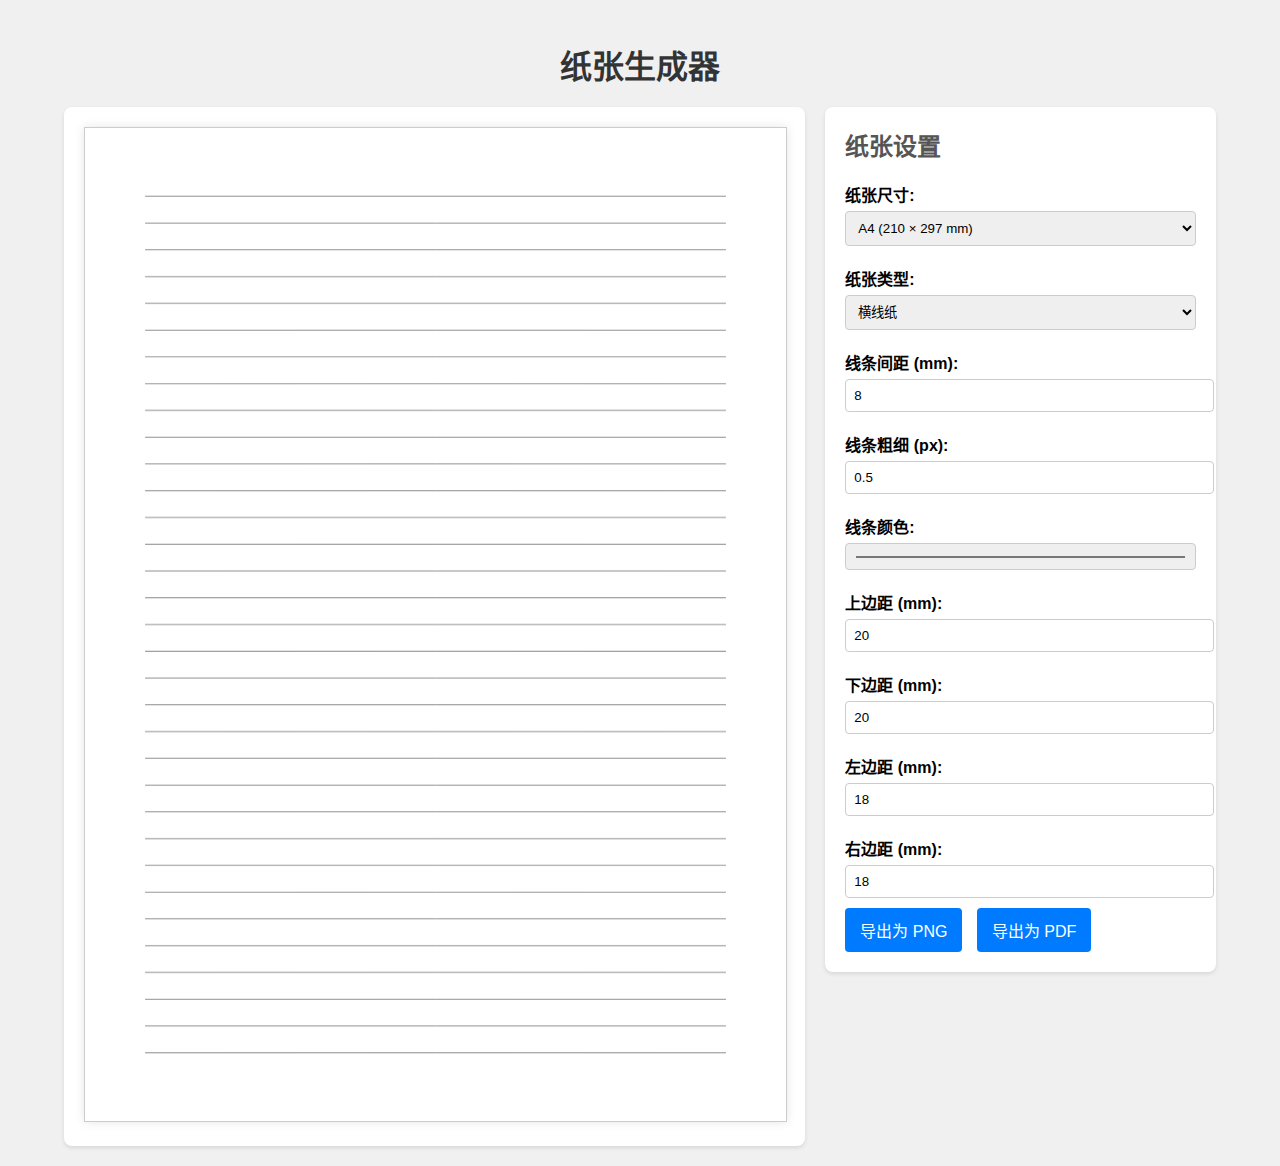
==== public/index.html @ 8542f5e0 "Release version 2.0.0" ====
<!DOCTYPE html>
<html lang="zh-cn">
<head>
    <meta charset="UTF-8">
    <meta name="viewport" content="width=device-width, initial-scale=1.0">
    <title>纸张生成器</title>
    <link rel="stylesheet" href="../src/styles/styles.css">
    <script src="../src/scripts/jspdf.umd.min.js"></script>
</head>
<body>
    <div id="app">
        <h1>纸张生成器</h1>
        <div class="container">
            <div class="paper-preview">
                <canvas id="paper-canvas"></canvas>
            </div>
            <div class="settings-panel">
                <h2>纸张设置</h2>
                <label for="paper-size">纸张尺寸:</label>
                <select id="paper-size">
                    <option value="A4">A4 (210 × 297 mm)</option>
                    <option value="A5">A5 (148 × 210 mm)</option>
                    <option value="Letter">Letter (216 × 279 mm)</option>
                </select>

                <label for="paper-type">纸张类型:</label>
                <select id="paper-type">
                    <option value="lined">横线纸</option>
                    <option value="grid">方格纸</option>
                    <option value="dot">点阵纸</option>
                    <option value="mi">米字格</option>
                </select>

                <label for="line-spacing">线条间距 (mm):</label>
                <input type="number" id="line-spacing" value="8" min="1">

                <label for="line-thickness">线条粗细 (px):</label>
                <input type="number" id="line-thickness" value="0.5" min="0.1" step="0.1">

                <label for="line-color">线条颜色:</label>
                <input type="color" id="line-color" value="#000000">

                <label for="margin-top">上边距 (mm):</label>
                <input type="number" id="margin-top" value="20" min="0">

                <label for="margin-bottom">下边距 (mm):</label>
                <input type="number" id="margin-bottom" value="20" min="0">

                <label for="margin-left">左边距 (mm):</label>
                <input type="number" id="margin-left" value="18" min="0">

                <label for="margin-right">右边距 (mm):</label>
                <input type="number" id="margin-right" value="18" min="0">

                <button id="export-png">导出为 PNG</button>
                <button id="export-pdf">导出为 PDF</button>
            </div>
        </div>
    </div>
    <script src="../src/scripts/app.js"></script>
</body>
</html>
---- src/styles/styles.css ----
body {
    font-family: Arial, sans-serif;
    margin: 0;
    padding: 0;
    background-color: #f0f0f0; /* 灰白色背景 */
    display: flex;
    flex-direction: column;
    align-items: center;
}

#app {
    width: 90%;
    max-width: 1200px;
    margin: 20px auto;
}

h1 {
    text-align: center;
    color: #333;
    margin-bottom: 20px;
}

.container {
    display: flex;
    justify-content: space-between;
    align-items: flex-start;
    gap: 20px;
}

.paper-preview {
    flex: 2;
    background-color: #fff; /* 纸张白色背景 */
    padding: 20px;
    border-radius: 8px;
    box-shadow: 0 2px 4px rgba(0, 0, 0, 0.1);
    text-align: center;
    position: relative;
}

canvas#paper-canvas {
    border: 1px solid #ccc;
    width: 100%;
    max-width: 800px;
    height: auto;
    background-color: #fff; /* 纸张白色 */
    box-shadow: 0 0 10px rgba(0, 0, 0, 0.1); /* 模拟纸张阴影 */
}

.settings-panel {
    flex: 1;
    background: #fff;
    padding: 20px;
    border-radius: 8px;
    box-shadow: 0 2px 4px rgba(0, 0, 0, 0.1);
}

.settings-panel h2 {
    margin-top: 0;
    color: #555;
}

.settings-panel label {
    display: block;
    margin: 10px 0 5px;
    font-weight: bold;
}

.settings-panel select,
.settings-panel input {
    width: 100%;
    padding: 8px;
    margin-bottom: 10px;
    border: 1px solid #ccc;
    border-radius: 4px;
}

button {
    background-color: #007bff;
    color: #fff;
    border: none;
    padding: 10px 15px;
    border-radius: 4px;
    cursor: pointer;
    font-size: 16px;
    margin-right: 10px;
}

button:hover {
    background-color: #0056b3;
}
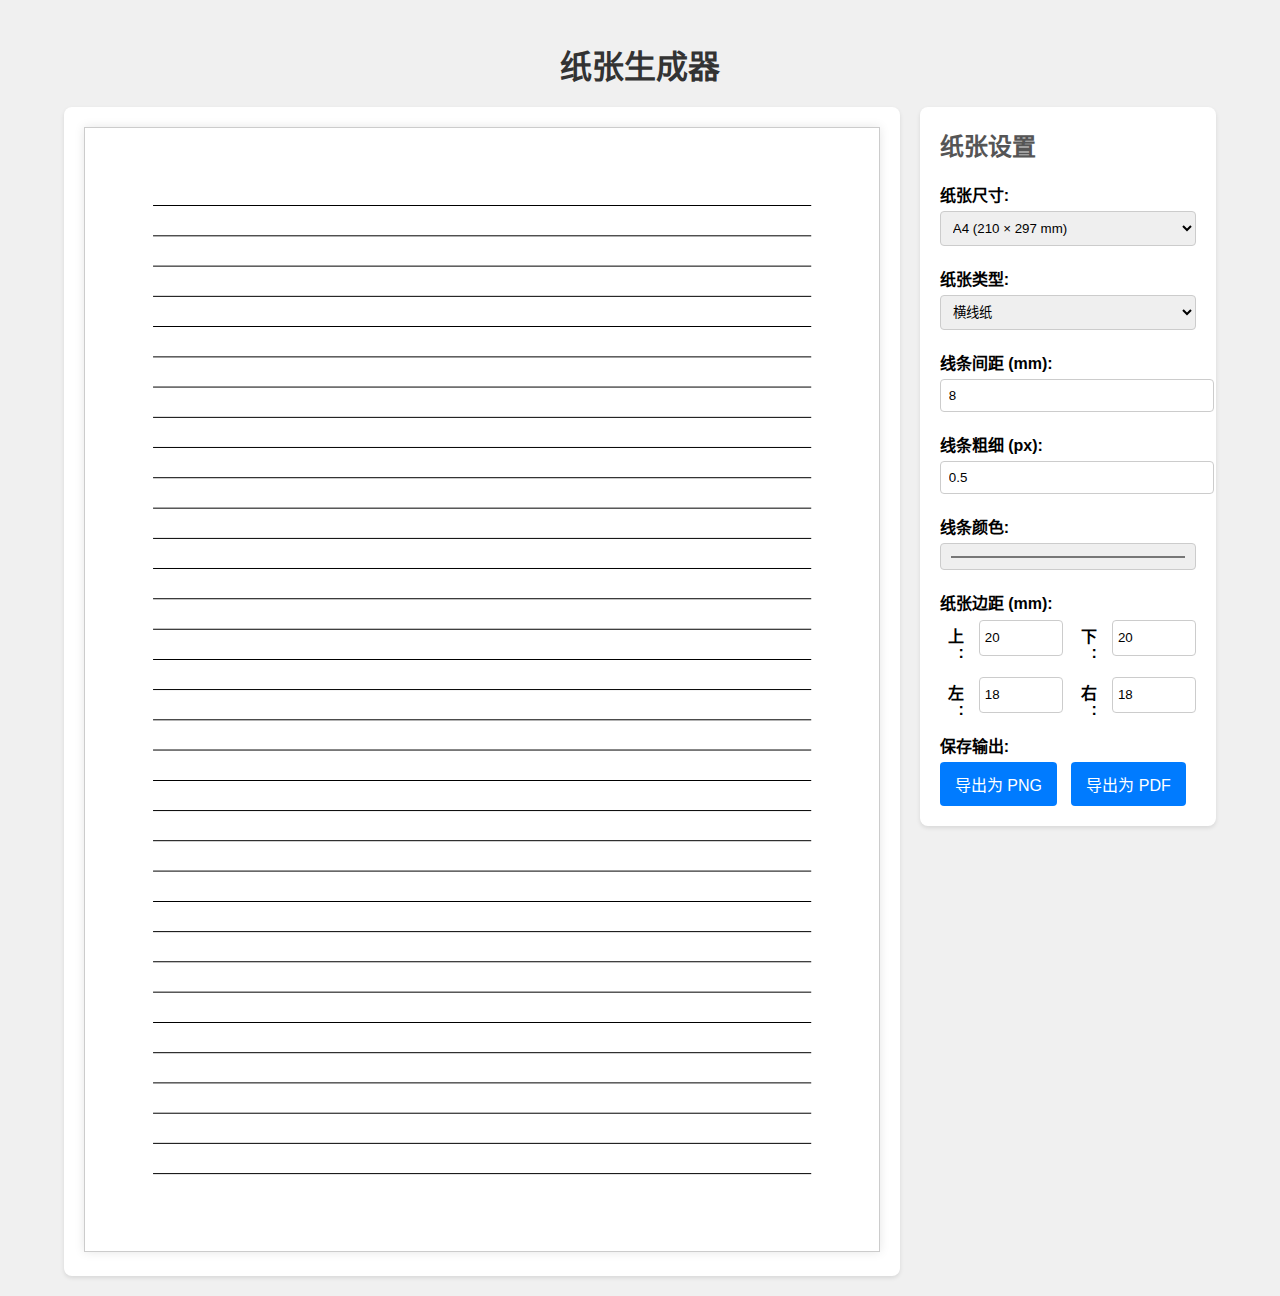
==== commit 29dda5a8: "优化页面布局" ====
--- a/public/index.html
+++ b/public/index.html
@@ -40,18 +40,24 @@
                 <label for="line-color">线条颜色:</label>
                 <input type="color" id="line-color" value="#000000">
 
-                <label for="margin-top">上边距 (mm):</label>
-                <input type="number" id="margin-top" value="20" min="0">
+                <!-- 页边距设置 -->
+                <div class="margin-settings">
+                    <label for="margin-top">纸张边距 (mm):</label>
+                    <div class="margin-row">
+                        <label for="margin-top">上 :</label>
+                        <input type="number" id="margin-top" value="20" min="0">
+                        <label for="margin-bottom">下 :</label>
+                        <input type="number" id="margin-bottom" value="20" min="0">
+                    </div>
+                    <div class="margin-row">
+                        <label for="margin-left">左 :</label>
+                        <input type="number" id="margin-left" value="18" min="0">
+                        <label for="margin-right">右 :</label>
+                        <input type="number" id="margin-right" value="18" min="0">
+                    </div>
+                </div>
 
-                <label for="margin-bottom">下边距 (mm):</label>
-                <input type="number" id="margin-bottom" value="20" min="0">
-
-                <label for="margin-left">左边距 (mm):</label>
-                <input type="number" id="margin-left" value="18" min="0">
-
-                <label for="margin-right">右边距 (mm):</label>
-                <input type="number" id="margin-right" value="18" min="0">
-
+                <label for="margin-top">保存输出:</label>
                 <button id="export-png">导出为 PNG</button>
                 <button id="export-pdf">导出为 PDF</button>
             </div>
--- a/src/styles/styles.css
+++ b/src/styles/styles.css
@@ -87,4 +87,37 @@
 
 button:hover {
     background-color: #0056b3;
+}
+
+/* 页边距设置容器 */
+.margin-settings {
+    margin-top: 10px;
+}
+
+/* 每行的页边距设置 */
+.margin-row {
+    display: flex;
+    justify-content: space-between;
+    align-items: center; /* 确保文字和输入框垂直居中 */
+    gap: 10px;
+    margin-bottom: 10px;
+}
+
+.margin-row label {
+    flex: 1; /* 标签占据一定比例 */
+    text-align: right;
+    margin-right: 5px;
+    line-height: 1; /* 确保文字与输入框对齐 */
+    display: flex;
+    align-items: center; /* 垂直居中 */
+}
+
+.margin-row input {
+    flex: 3; /* 输入框占据更多比例 */
+    min-width: 60px; /* 确保输入框不会太小 */
+    padding: 5px;
+    border: 1px solid #ccc;
+    border-radius: 4px;
+    box-sizing: border-box;
+    height: 36px; /* 确保输入框高度一致 */
 }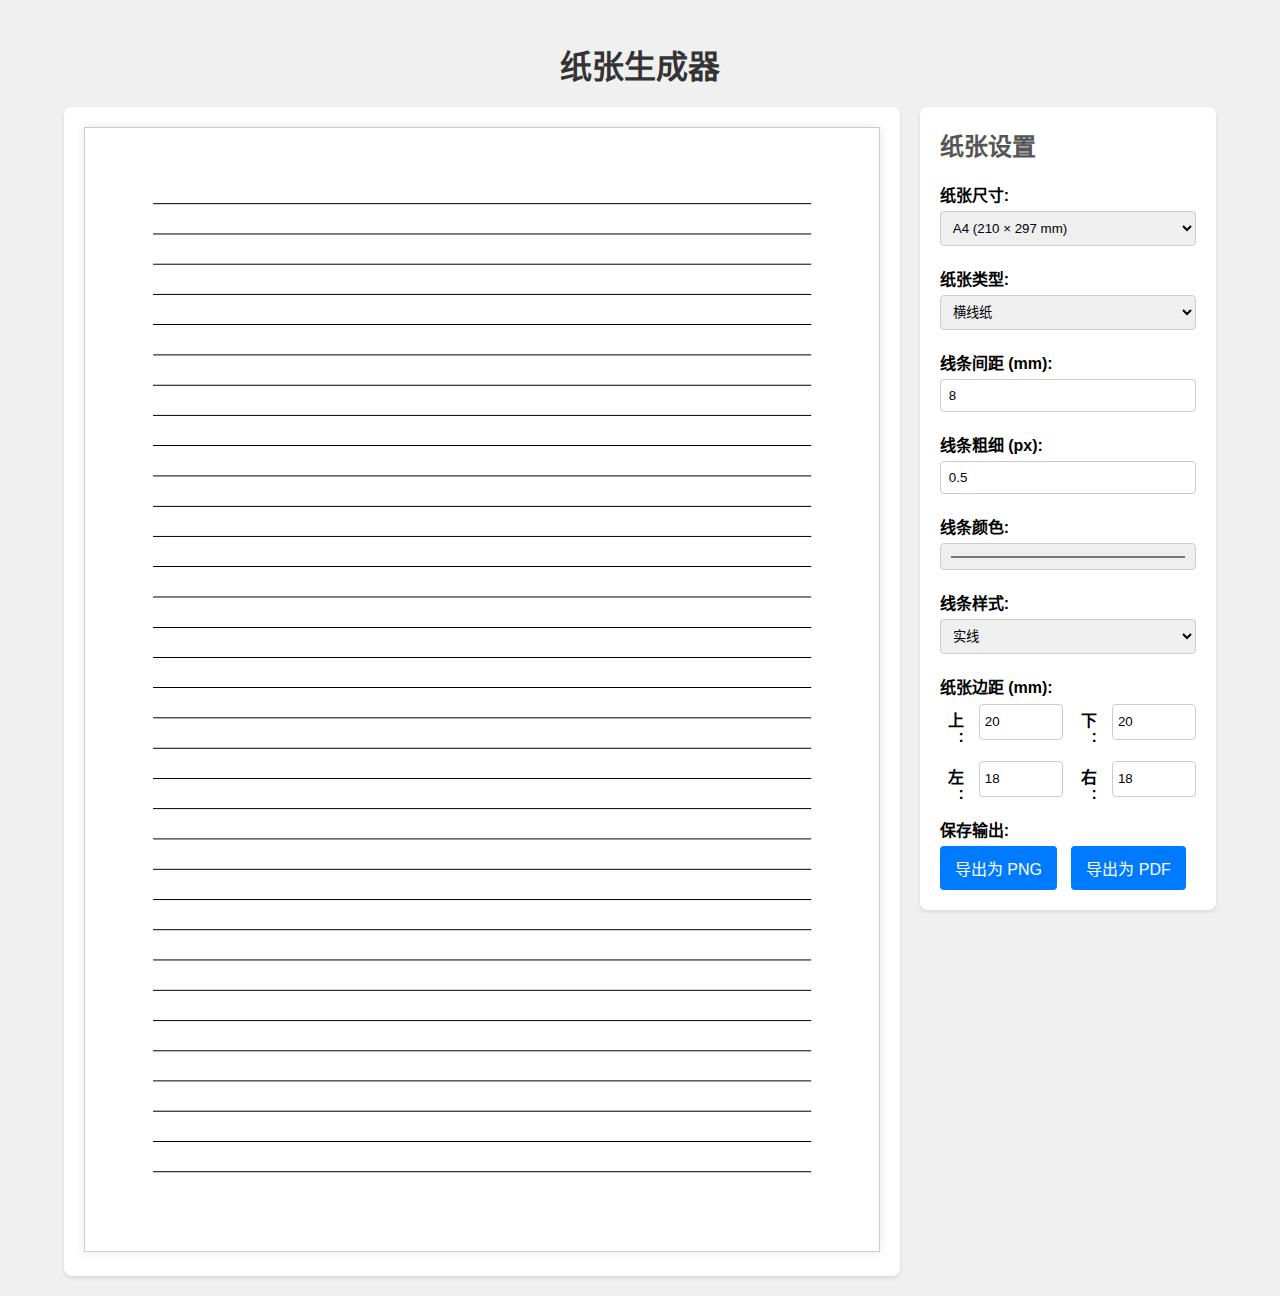
==== commit 6f4e6969: "优化代码结构，增加线条样式:实线、虚线等参数选择" ====
--- a/public/index.html
+++ b/public/index.html
@@ -29,6 +29,7 @@
                     <option value="grid">方格纸</option>
                     <option value="dot">点阵纸</option>
                     <option value="mi">米字格</option>
+                    <option value="practice">练字帖</option> <!-- 新增练字帖 -->
                 </select>
 
                 <label for="line-spacing">线条间距 (mm):</label>
@@ -40,6 +41,13 @@
                 <label for="line-color">线条颜色:</label>
                 <input type="color" id="line-color" value="#000000">
 
+                <label for="line-style">线条样式:</label>
+                <select id="line-style">
+                    <option value="solid">实线</option>
+                    <option value="dashed">虚线</option>
+                    <option value="dotted">点线</option>
+                </select>
+                
                 <!-- 页边距设置 -->
                 <div class="margin-settings">
                     <label for="margin-top">纸张边距 (mm):</label>
--- a/src/styles/styles.css
+++ b/src/styles/styles.css
@@ -72,6 +72,7 @@
     margin-bottom: 10px;
     border: 1px solid #ccc;
     border-radius: 4px;
+    box-sizing: border-box;
 }
 
 button {
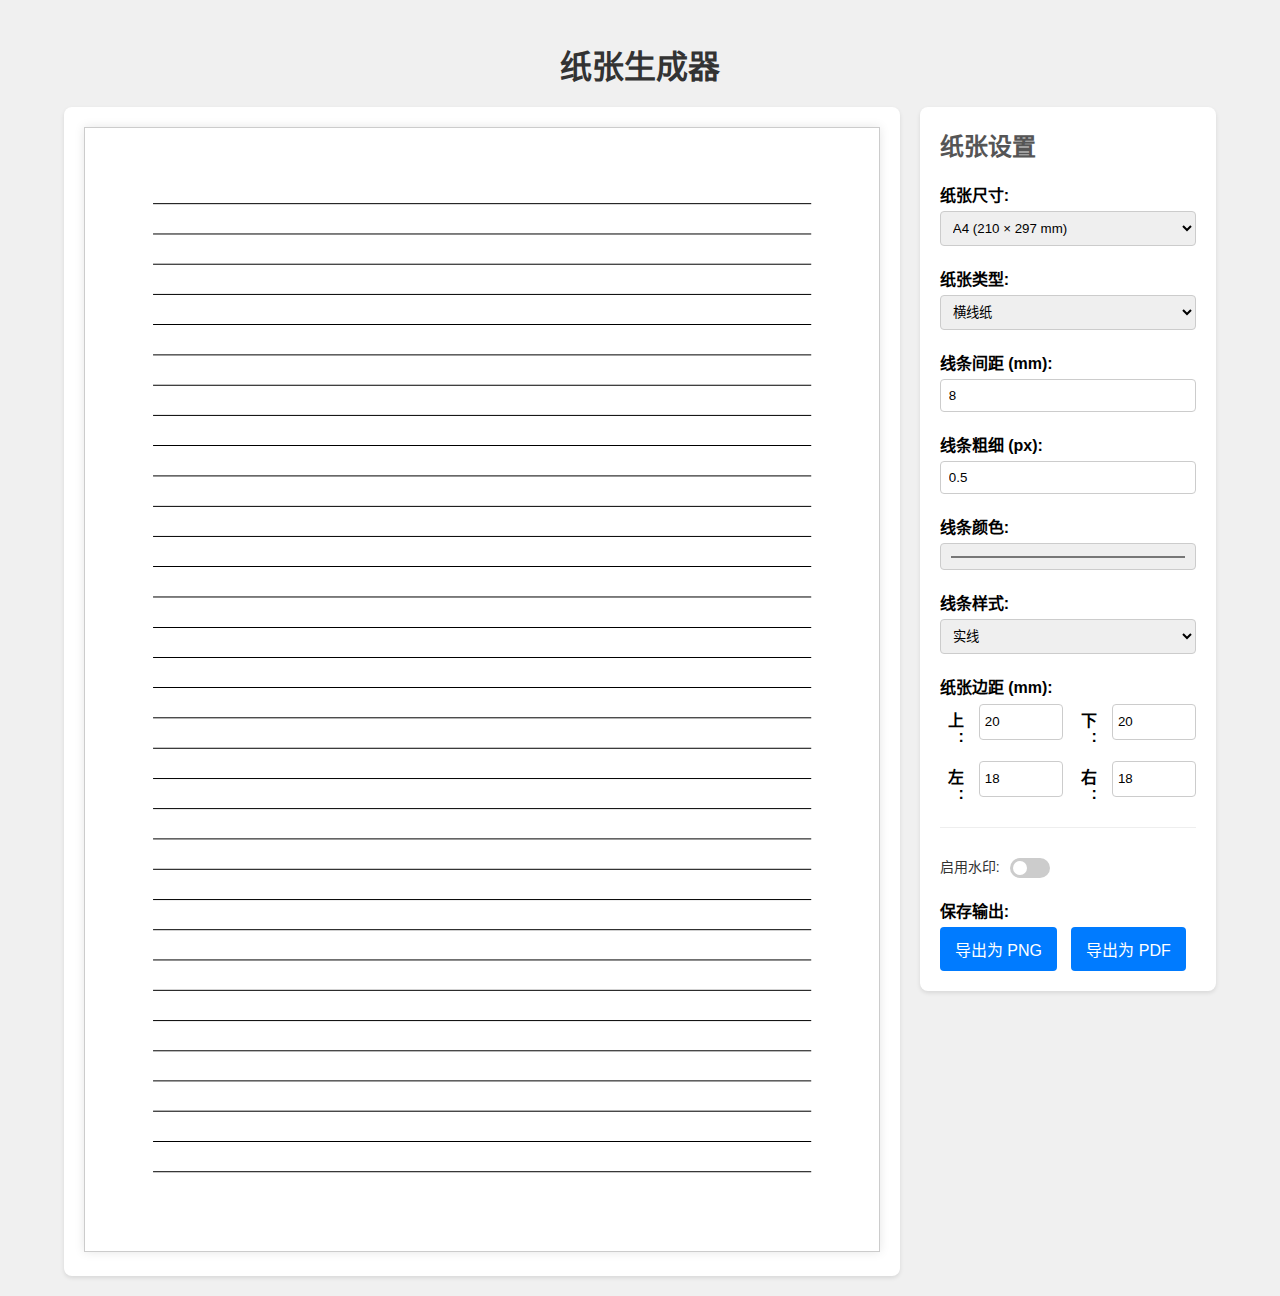
==== commit 49da8017: "增加文字水印功能，可自定义水印" ====
--- a/public/index.html
+++ b/public/index.html
@@ -65,6 +65,39 @@
                     </div>
                 </div>
 
+                <!-- 在 settings-panel 中添加水印设置区域 -->
+                <div class="watermark-settings">
+                    <div class="watermark-toggle">
+                        <span class="toggle-text">启用水印:</span>
+                        <label class="switch">
+                            <input type="checkbox" id="enable-watermark">
+                            <span class="slider"></span>
+                        </label>
+                    </div>
+                    
+                    <div class="watermark-options" style="display: none;">
+                        <label for="watermark-text">水印文字:</label>
+                        <input type="text" id="watermark-text" value="PaperCreator from Dangks">
+
+                        <label for="watermark-opacity">不透明度:</label>
+                        <div class="range-container">
+                            <input type="range" id="watermark-opacity" min="0" max="100" value="30">
+                            <span id="opacity-value">30%</span>
+                        </div>
+
+                        <label for="watermark-angle">水印角度:</label>
+                        <div class="range-container">
+                            <input type="range" id="watermark-angle" min="0" max="100" value="0">
+                        </div>
+
+                        <label for="watermark-size">字体大小:</label>
+                        <input type="number" id="watermark-size" value="16" min="8">
+
+                        <label for="watermark-color">字体颜色:</label>
+                        <input type="color" id="watermark-color" value="#999999">
+                    </div>
+                </div>
+
                 <label for="margin-top">保存输出:</label>
                 <button id="export-png">导出为 PNG</button>
                 <button id="export-pdf">导出为 PDF</button>
--- a/src/styles/styles.css
+++ b/src/styles/styles.css
@@ -121,4 +121,112 @@
     border-radius: 4px;
     box-sizing: border-box;
     height: 36px; /* 确保输入框高度一致 */
+}
+
+/* 水印设置样式 */
+.watermark-settings {
+    margin-top: 20px;
+    padding-top: 20px;
+    border-top: 1px solid #eee;
+}
+
+.watermark-toggle {
+    display: flex;
+    align-items: center;
+    gap: 10px; /* 控制文字和按钮之间的间距 */
+    margin-bottom: 15px;
+}
+
+.toggle-label {
+    display: inline-flex;
+    align-items: center;
+    gap: 8px; /* 控制文字和复选框之间的间距 */
+    cursor: pointer;
+}
+
+.toggle-text {
+    font-size: 14px;
+    color: #333;
+}
+
+/* 开关按钮样式 */
+.switch {
+    position: relative;
+    display: inline-block;
+    width: 40px;
+    height: 20px;
+}
+
+.switch input {
+    opacity: 0;
+    width: 0;
+    height: 0;
+}
+
+.slider {
+    position: absolute;
+    cursor: pointer;
+    top: 0;
+    left: 0;
+    right: 0;
+    bottom: 0;
+    background-color: #ccc; /* 默认灰色 */
+    transition: 0.4s;
+    border-radius: 20px; /* 长椭圆形 */
+}
+
+.slider:before {
+    position: absolute;
+    content: "";
+    height: 14px;
+    width: 14px;
+    left: 3px;
+    bottom: 3px;
+    background-color: white;
+    transition: 0.4s;
+    border-radius: 50%; /* 圆形按钮 */
+}
+
+input:checked + .slider {
+    background-color: #4caf50; /* 开启时绿色 */
+}
+
+input:checked + .slider:before {
+    transform: translateX(20px); /* 滑块向右移动 */
+}
+
+.watermark-options {
+    padding-top: 10px;
+}
+
+.watermark-options label {
+    display: block;
+    margin: 10px 0 5px;
+}
+
+.watermark-options input[type="range"] {
+    width: calc(100% - 50px);
+    display: inline-block;
+}
+
+.watermark-options span {
+    display: inline-block;
+    width: 45px;
+    text-align: right;
+    margin-left: 5px;
+}
+
+.range-container {
+    display: flex;
+    align-items: center;
+    gap: 10px;
+}
+
+.range-container input[type="range"] {
+    flex: 1;
+}
+
+.range-container span {
+    width: 50px;
+    text-align: right;
 }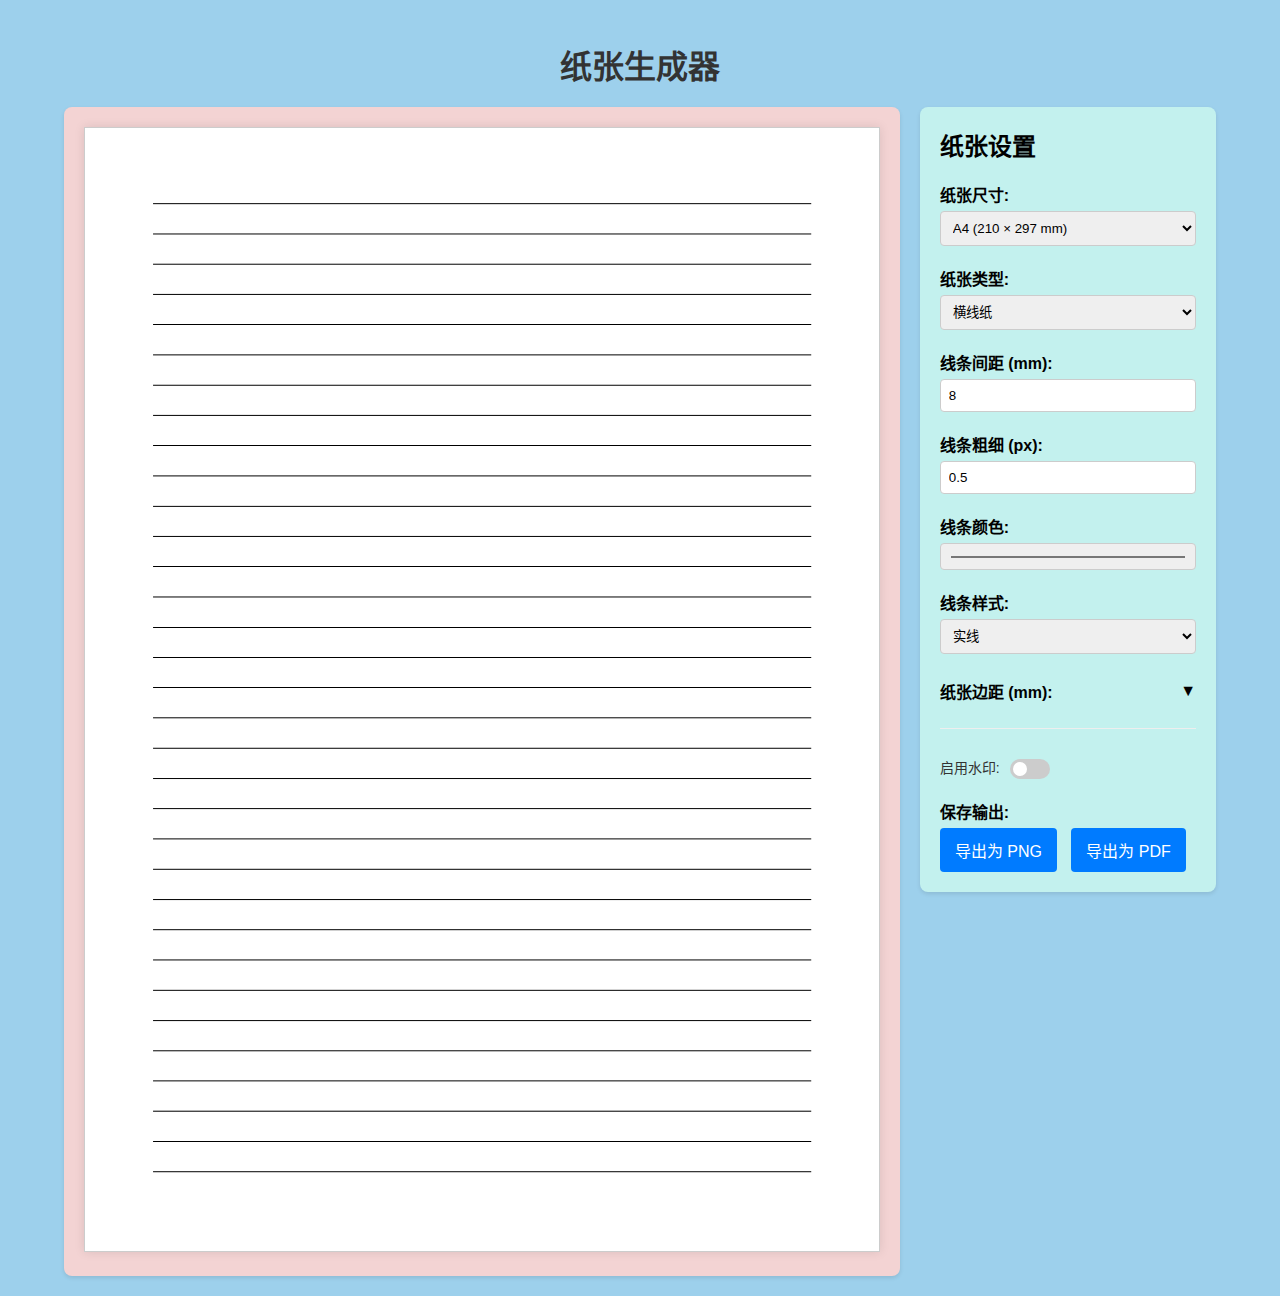
==== commit ffe537b6: "优化页面效果：增加页面色彩，缓解视疲劳；优化参数界面布局" ====
--- a/public/index.html
+++ b/public/index.html
@@ -48,20 +48,25 @@
                     <option value="dotted">点线</option>
                 </select>
                 
-                <!-- 页边距设置 -->
+                <!-- 将原有的页边距设置部分替换为以下代码 -->
                 <div class="margin-settings">
-                    <label for="margin-top">纸张边距 (mm):</label>
-                    <div class="margin-row">
-                        <label for="margin-top">上 :</label>
-                        <input type="number" id="margin-top" value="20" min="0">
-                        <label for="margin-bottom">下 :</label>
-                        <input type="number" id="margin-bottom" value="20" min="0">
+                    <div class="margin-header" id="margins-header">
+                        <label>纸张边距 (mm):</label>
+                        <span class="toggle-icon">▼</span>
                     </div>
-                    <div class="margin-row">
-                        <label for="margin-left">左 :</label>
-                        <input type="number" id="margin-left" value="18" min="0">
-                        <label for="margin-right">右 :</label>
-                        <input type="number" id="margin-right" value="18" min="0">
+                    <div class="margins-content" style="display: none;">
+                        <div class="margin-row">
+                            <label for="margin-top">上 :</label>
+                            <input type="number" id="margin-top" value="20" min="0">
+                            <label for="margin-bottom">下 :</label>
+                            <input type="number" id="margin-bottom" value="20" min="0">
+                        </div>
+                        <div class="margin-row">
+                            <label for="margin-left">左 :</label>
+                            <input type="number" id="margin-left" value="18" min="0">
+                            <label for="margin-right">右 :</label>
+                            <input type="number" id="margin-right" value="18" min="0">
+                        </div>
                     </div>
                 </div>
 
--- a/src/styles/styles.css
+++ b/src/styles/styles.css
@@ -2,7 +2,7 @@
     font-family: Arial, sans-serif;
     margin: 0;
     padding: 0;
-    background-color: #f0f0f0; /* 灰白色背景 */
+    background-color: #9dd0ec; /* 浅蓝色背景 */
     display: flex;
     flex-direction: column;
     align-items: center;
@@ -29,7 +29,7 @@
 
 .paper-preview {
     flex: 2;
-    background-color: #fff; /* 纸张白色背景 */
+    background-color: #f3d3d3; /* 浅粉色背景 */
     padding: 20px;
     border-radius: 8px;
     box-shadow: 0 2px 4px rgba(0, 0, 0, 0.1);
@@ -42,13 +42,13 @@
     width: 100%;
     max-width: 800px;
     height: auto;
-    background-color: #fff; /* 纸张白色 */
+    background-color: #ffffff; /* 纸张白色 */
     box-shadow: 0 0 10px rgba(0, 0, 0, 0.1); /* 模拟纸张阴影 */
 }
 
 .settings-panel {
     flex: 1;
-    background: #fff;
+    background: #c3f1ee;
     padding: 20px;
     border-radius: 8px;
     box-shadow: 0 2px 4px rgba(0, 0, 0, 0.1);
@@ -56,7 +56,7 @@
 
 .settings-panel h2 {
     margin-top: 0;
-    color: #555;
+    color: #000000;
 }
 
 .settings-panel label {
@@ -93,6 +93,27 @@
 /* 页边距设置容器 */
 .margin-settings {
     margin-top: 10px;
+}
+
+/* 在现有的 margin-settings 样式后添加以下样式 */
+.margin-header {
+    display: flex;
+    justify-content: space-between;
+    align-items: center;
+    cursor: pointer;
+    padding: 5px 0;
+}
+
+.margin-header label {
+    margin: 0;
+}
+
+.toggle-icon {
+    transition: transform 0.3s;
+}
+
+.toggle-icon.expanded {
+    transform: rotate(180deg);
 }
 
 /* 每行的页边距设置 */
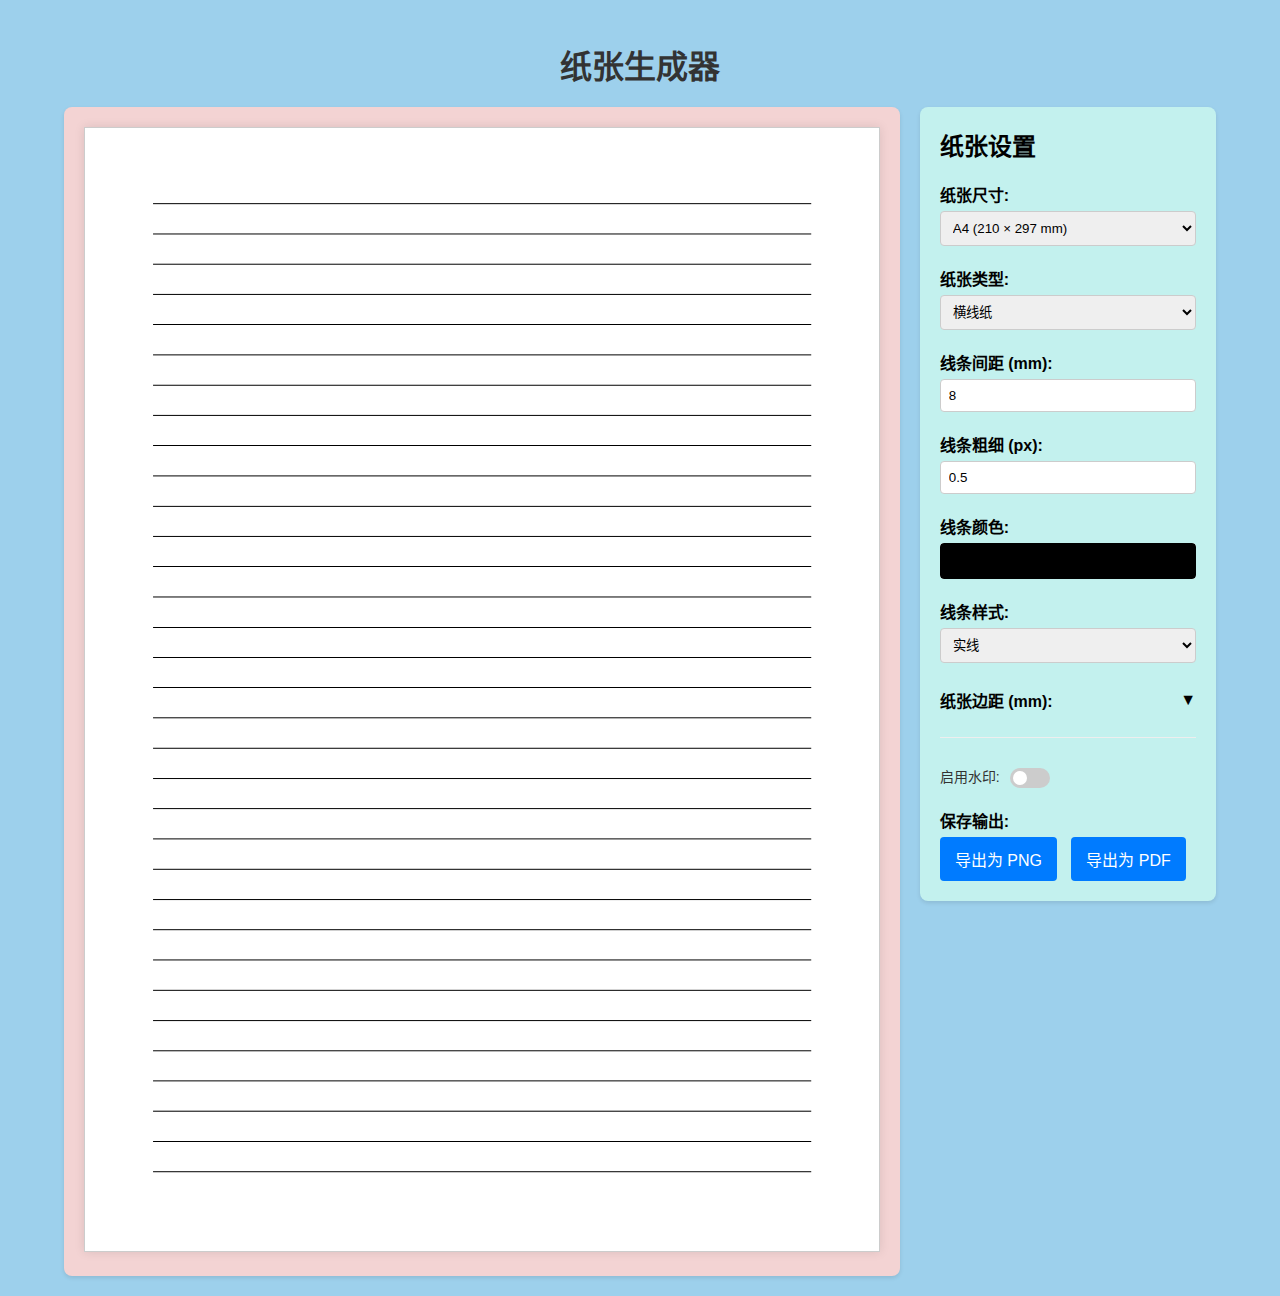
==== commit be0e9540: "优化页面：颜色参数显示优化" ====
--- a/public/index.html
+++ b/public/index.html
@@ -48,7 +48,7 @@
                     <option value="dotted">点线</option>
                 </select>
                 
-                <!-- 将原有的页边距设置部分替换为以下代码 -->
+                <!-- 添加页边距设置区域 -->
                 <div class="margin-settings">
                     <div class="margin-header" id="margins-header">
                         <label>纸张边距 (mm):</label>
--- a/src/styles/styles.css
+++ b/src/styles/styles.css
@@ -250,4 +250,31 @@
 .range-container span {
     width: 50px;
     text-align: right;
+}
+
+/* 颜色输入框样式优化 */
+input[type="color"] {
+    -webkit-appearance: none;
+    -moz-appearance: none;
+    appearance: none;
+    width: 100%;
+    height: 36px;
+    padding: 0;
+    border: none;
+    border-radius: 4px;
+    cursor: pointer;
+}
+
+input[type="color"]::-webkit-color-swatch-wrapper {
+    padding: 0;
+}
+
+input[type="color"]::-webkit-color-swatch {
+    border: none;
+    border-radius: 4px;
+}
+
+input[type="color"]::-moz-color-swatch {
+    border: none;
+    border-radius: 4px;
 }